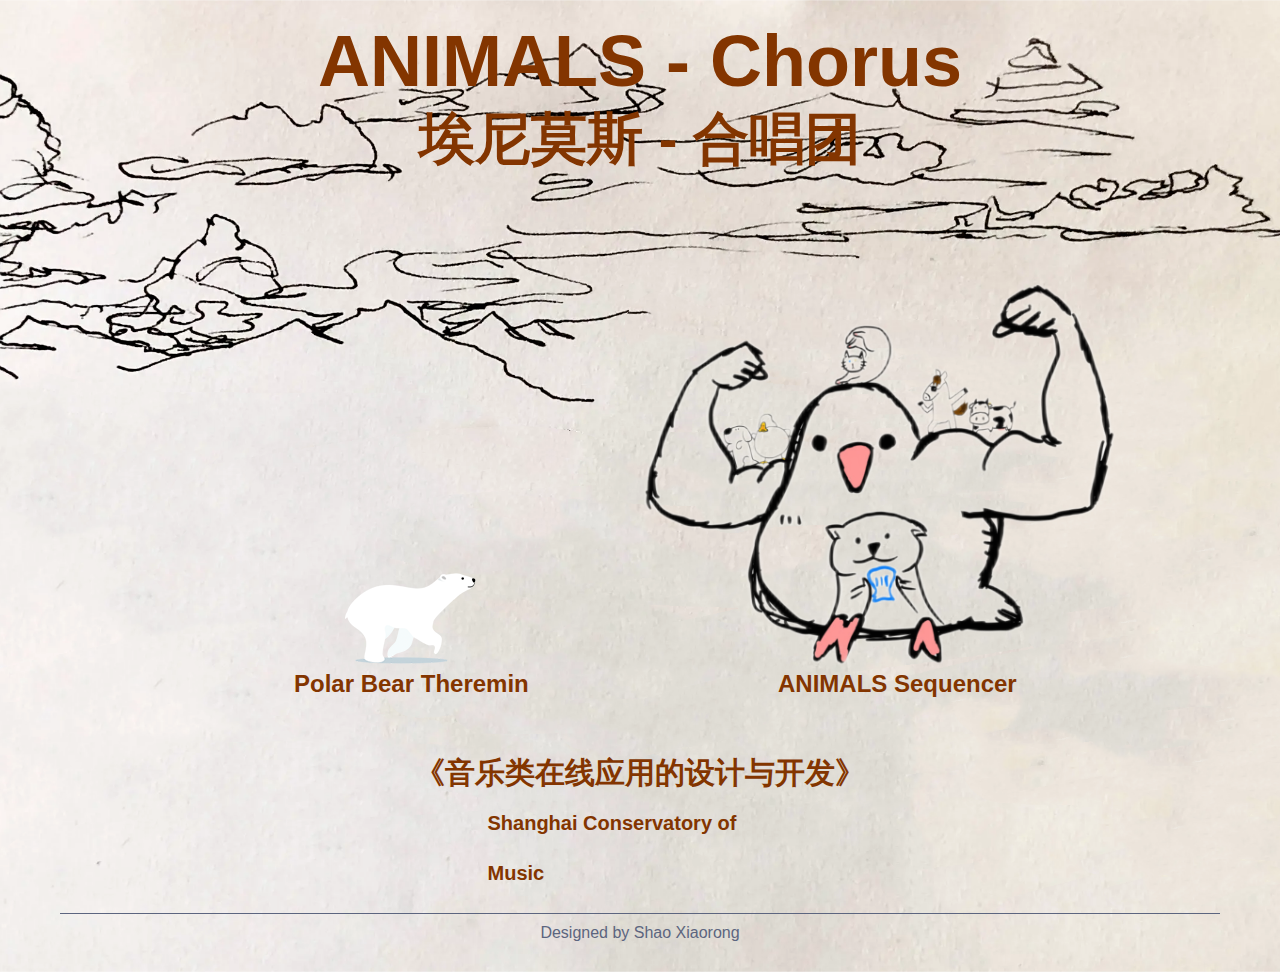
==== animals/index.html @ 836a2950 "Add files via upload" ====
<!DOCTYPE html>
<html lang="en">

<head>
    <meta charset="UTF-8">
    <meta http-equiv="X-UA-Compatible" content="IE=edge">
    <meta name="viewport" content="width=device-width, initial-scale=1.0">
    <title>ANIMALS - Chorus</title>
    <link rel="stylesheet" href="css/app.css">
</head>

<body>
    <div class="application">
        <div class="title">
            <h1>ANIMALS - Chorus</h1>
            <h2>埃尼莫斯 - 合唱团</h2>
        </div>
        <div class="project">
            <div class="bg">
                <div class="bear"></div>
                <a href="#">
                    <span>Polar Bear Theremin</span>
                </a>
            </div>
            <div class="seq">
                <a href="#">
                    <span>ANIMALS Sequencer</span>
                </a>
            </div>
        </div>
    </div>
    <footer class="body-foot">
        <div class="name">
            <a href="#"> 《音乐类在线应用的设计与开发》 </a>
        </div>
        <div class="foot-container">
            <div class="catagories">
                <div class="column">
                    <a href="#"> Shanghai Conservatory of Music </a>
                </div>
            </div>
        </div>
        <div class="foot-bottom">
            Designed by Shao Xiaorong <br>
        </div>
      </footer>
</body>

</html>
---- animals/css/app.css ----
body {
    margin: 0;
    padding: 0;
    font-family: Inter,-apple-system,BlinkMacSystemFont,Segoe UI,Roboto,Helvetica Neue,Noto Sans,ui-sans-serif,sans-serif,Apple Color Emoji,Segoe UI Emoji,Segoe UI Symbol,Noto Color Emoji,Arial;
    background-image: url(../image/body.png);
    background-repeat: no-repeat;
    background-size: cover;
    background-position: center;
}

::-webkit-scrollbar {
    display: none; /* Chrome Safari */
}

.application {
    width: 1200px;
    margin: 0 auto 50px;
    /* 外边距，0控制上下边距，quto控制左右边 */
    overflow: visible;
    /* 隐藏盒子里多余的内容 */
}

a {
    color: #833500;
    text-decoration: none;
}

p,
span,
li,
input {
    font-size: 1.5em;
}

.title {
    width: 100%;
    padding: 20px 0 30px;
    margin-bottom: 60px;
}

.title h1 {
    margin: 0;
    font-size: 72px;
    font-weight: 900;
    text-align: center;
    color: #833500;
}

.title h2 {
    margin: 0;
    font-size: 56px;
    font-weight: 900;
    text-align: center;
    color: #833500;
}

.project {
    display: flex;
    justify-content: center;
    flex-wrap: wrap;
    font-weight: 600;
    color: #833500;
}

.application .project .bg {
    position: relative;
    width: 40%;
    padding: 300px 0 0;
    /* background-image: url(../image/background.jpg);
    background-size: cover;
    background-position: center; */
    border-radius: 20px;
    text-align: center;
    cursor: pointer;
}

.application .project .bg:hover {
    background-color: #ecececa4;
}

.application .project .bg .bear {
    width: 200px;
    height: 100px;
    padding: 0;
    margin: 0 150px;
    background: url(../image/bear.png) no-repeat;
    animation: bear 1s steps(8) infinite, move 3s ease forwards;
}

@keyframes bear {
    0% {
        background-position: 0 0;
    }

    100% {
        background-position: -1600px 0;
    }
}

@keyframes move {
    0% {
        transform: translate(-800px, 0);
    }

    100% {
        transform: translate(0, 0);
    }
}

.application .project .bg .bear:hover {
    animation-duration: 0.5s;
}

.application .project .bg span {
    position: absolute;
    bottom: -30px;
    left: calc(50% - 106px);
}

.application .project .seq {
    position: relative;
    width: 40%;
    padding: 300px 0 0;
    background-image: url(../image/animals.png);
    background-size: cover;
    background-position: center;
    cursor: pointer;
}

.application .project .seq:hover {
    background-color: #ecececa4;
}

.application .project .seq span {
    position: absolute;
    bottom: -30px;
    left: calc(50% - 102px);
}

.body-foot {
  background-color: transparent;
  padding: 40px 60px 20px 60px;
}

.body-foot .name {
  position: relative;
  margin: 0 0 10px;
  width: 100%;
  height: 30px;
}

.body-foot .name a {
  position: absolute;
  top: 0;
  left: calc(50% - 225px);
  width: 600px;
  height: 30px;
  border: 0;
  color: #833500;
  background-color: transparent;
  font-size: 30px;
  line-height: 30px;
  font-weight: 700;
  text-decoration: none;
}

.body-foot .name a:hover {
  color: #02b44c;
}

.body-foot .foot-container {
  position: relative;
  border-bottom: 1px solid #5c657f;
}

.catagories .column {
  margin: 0 auto 15px;
  width: 305px;
}

.catagories .column>a {
  color: #833500;
  background-color: transparent;
  font-size: 20px;
  line-height: 50px;
  font-weight: 700;
  text-decoration: none;
}

.catagories .column a:hover {
  color: #4a4ade;
}

.body-foot .foot-bottom {
  display: block;
  margin: 10px 0;
  width: 100%;
  text-align: center;
  color: #5c657f;
  font-family: Verdana, Geneva, Tahoma, sans-serif;
}

@media screen and (max-width: 576px) {
    .application {
        width: 100%;
    }

    .application .bg .bear {
        margin: 0 25%;
    }

    .application .bg {
        padding: 200px 0 0;
        border-radius: 10px;
    }

    .osc-controls {
        width: calc(100% - 4px);
        height: 250px;
    }

    .drum-set {
        height: 510px;
    }
    
    .drum-set .drum {
        height: 120px;
        line-height: 120px;
    }
}
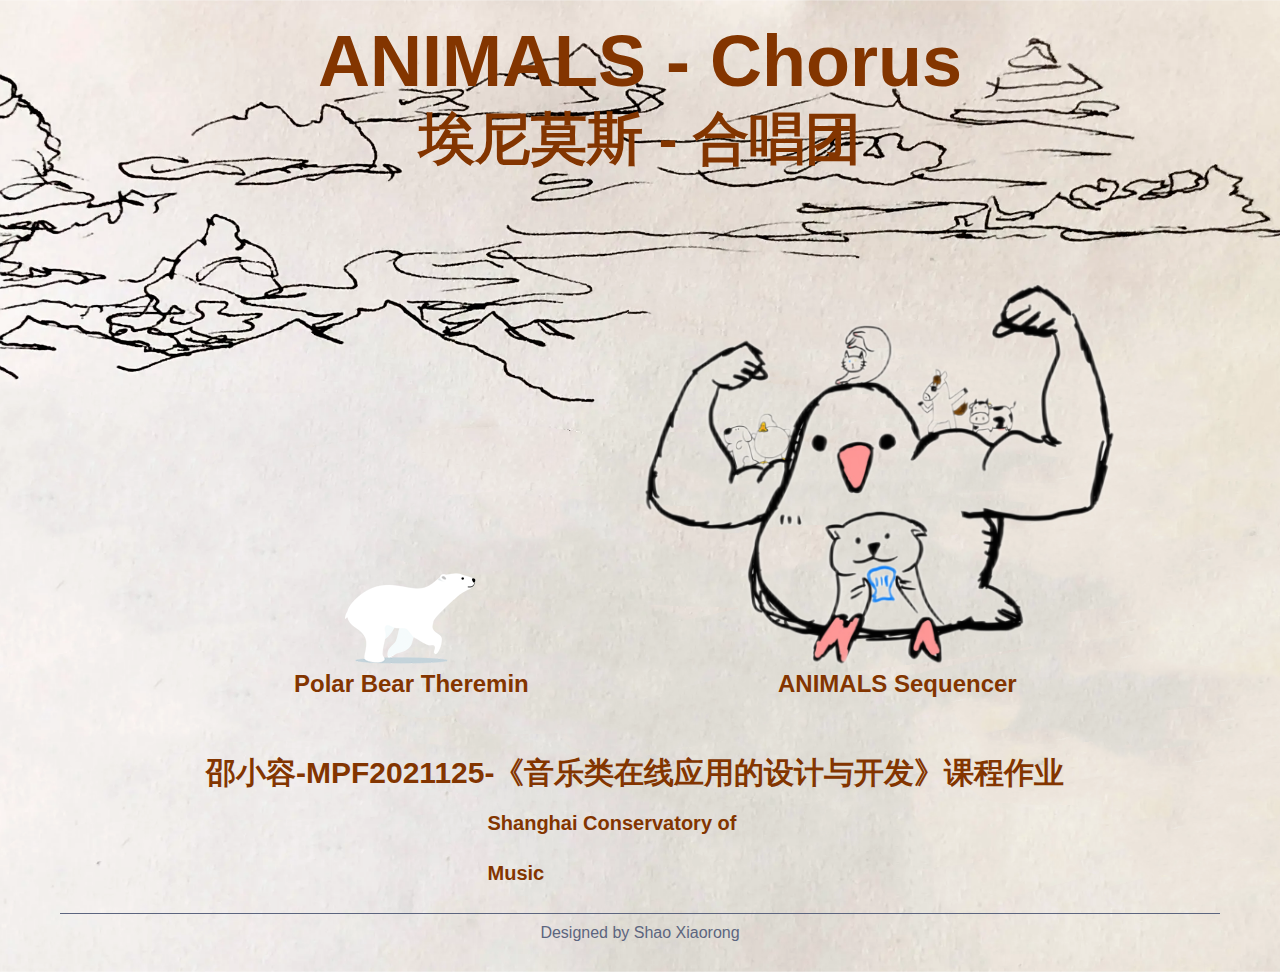
==== commit 0c308c4f: "Add files via upload" ====
--- a/animals/index.html
+++ b/animals/index.html
@@ -31,7 +31,7 @@
     </div>
     <footer class="body-foot">
         <div class="name">
-            <a href="#"> 《音乐类在线应用的设计与开发》 </a>
+            <a href="#">邵小容-MPF2021125-《音乐类在线应用的设计与开发》课程作业</a>
         </div>
         <div class="foot-container">
             <div class="catagories">
--- a/animals/css/app.css
+++ b/animals/css/app.css
@@ -152,8 +152,8 @@
 .body-foot .name a {
   position: absolute;
   top: 0;
-  left: calc(50% - 225px);
-  width: 600px;
+  left: calc(50% - 434px);
+  width: 868px;
   height: 30px;
   border: 0;
   color: #833500;
